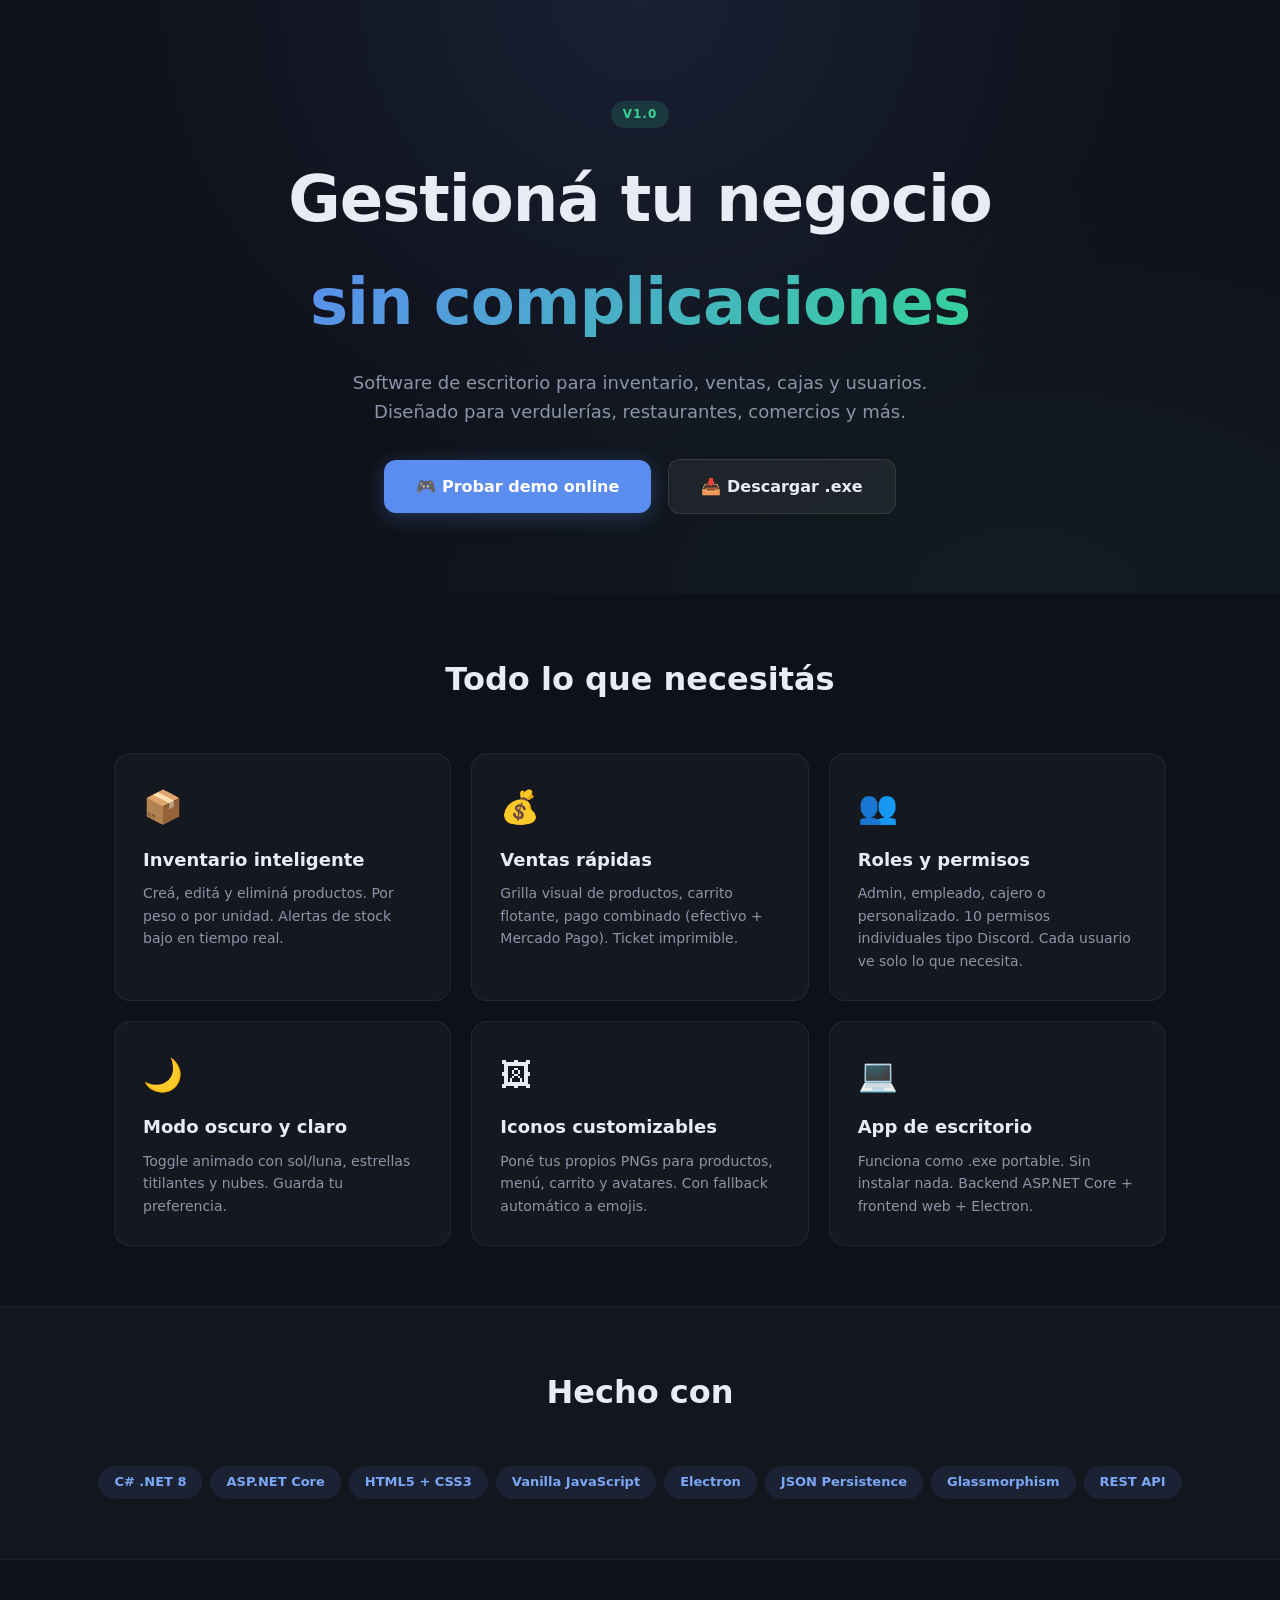
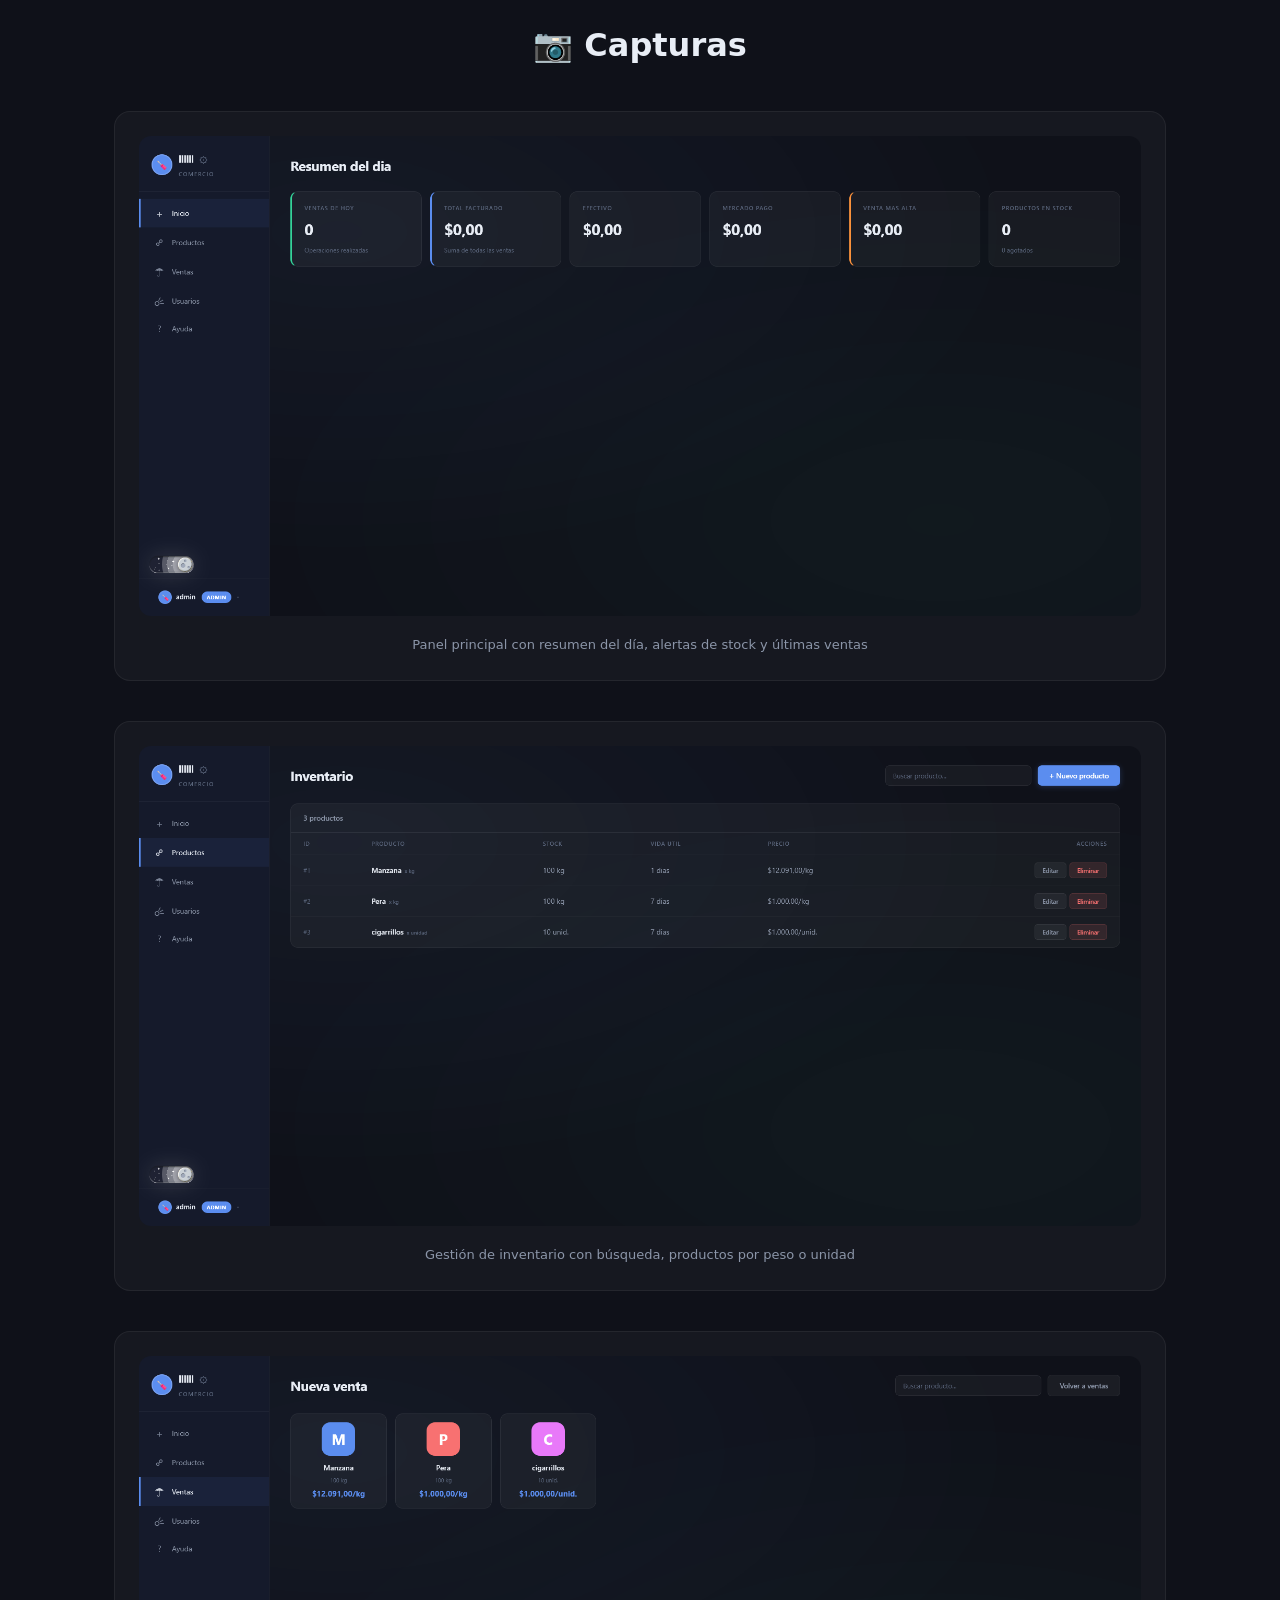
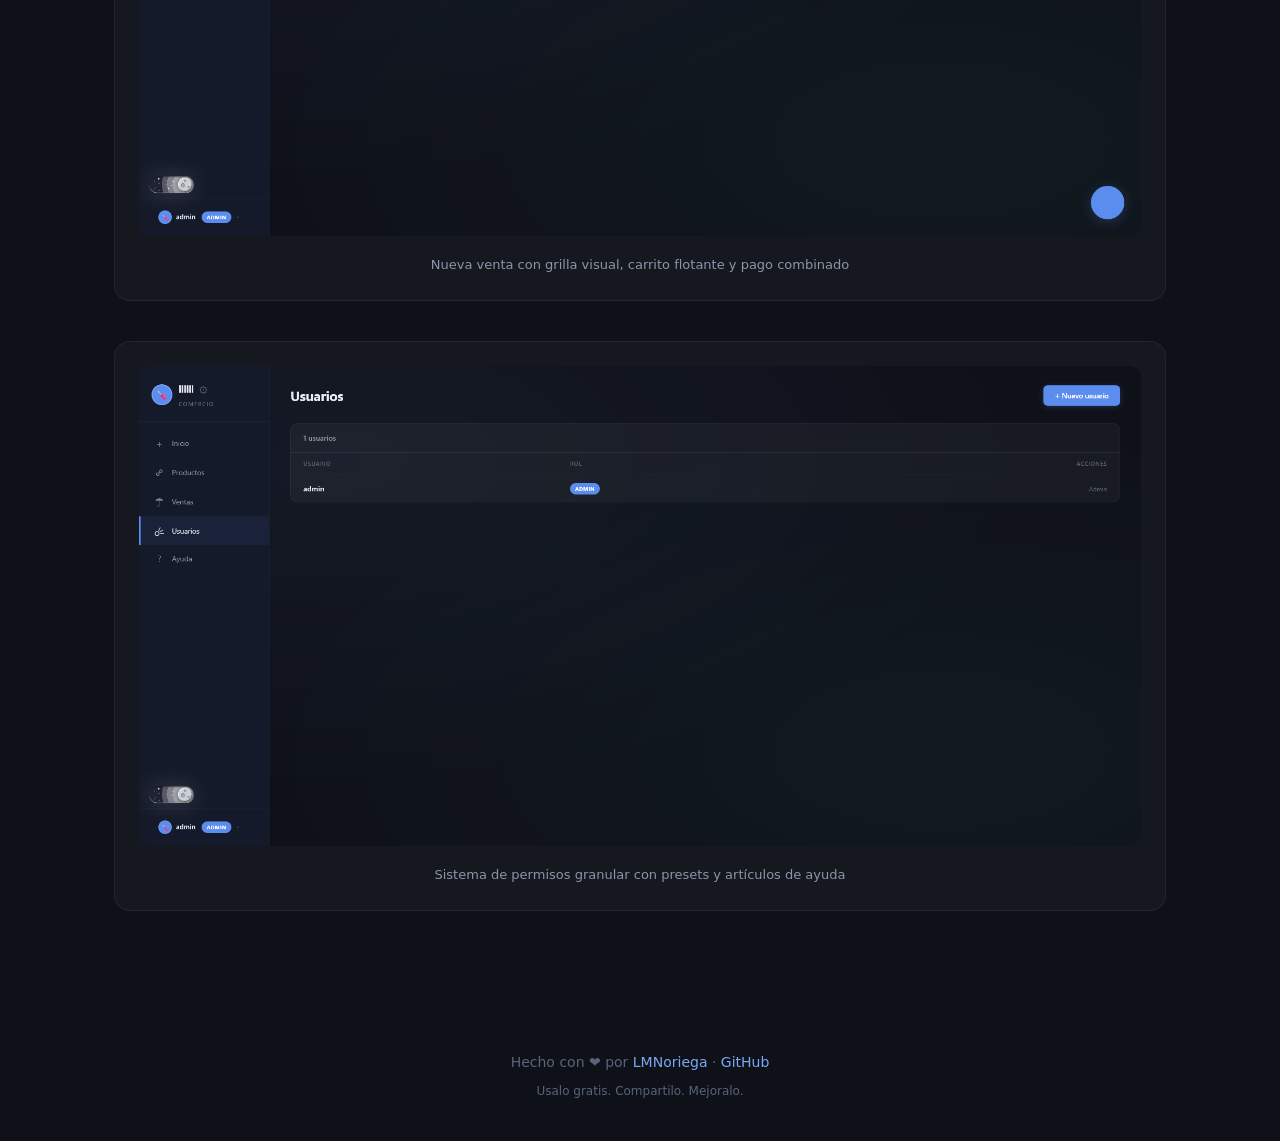
==== index.html @ f1bbc188 "🌐 Landing page + demo online v1.0" ====
<!DOCTYPE html>
<html lang="es">
<head>
    <meta charset="UTF-8">
    <meta name="viewport" content="width=device-width, initial-scale=1.0">
    <meta name="theme-color" content="#0f1119">
    <title>Gestor de Comercio - Software para tu negocio</title>
    <style>
        * { margin: 0; padding: 0; box-sizing: border-box; }
        body {
            font-family: 'Segoe UI', system-ui, sans-serif;
            background: #0f1119;
            color: #e8edf5;
            line-height: 1.6;
            -webkit-font-smoothing: antialiased;
        }
        .hero {
            text-align: center;
            padding: 100px 24px 80px;
            background: radial-gradient(ellipse at 50% 0%, rgba(91,141,239,0.12) 0%, transparent 60%),
                        radial-gradient(ellipse at 80% 100%, rgba(52,211,153,0.06) 0%, transparent 50%);
        }
        .hero h1 {
            font-size: clamp(36px, 6vw, 64px);
            font-weight: 800;
            letter-spacing: -1px;
            margin-bottom: 16px;
        }
        .hero .gradient-text {
            background: linear-gradient(135deg, #5b8def, #34d399);
            -webkit-background-clip: text;
            -webkit-text-fill-color: transparent;
            background-clip: text;
        }
        .hero p {
            font-size: 18px;
            color: #8b95a8;
            max-width: 600px;
            margin: 0 auto 32px;
        }
        .btn {
            display: inline-flex;
            align-items: center;
            gap: 8px;
            padding: 14px 32px;
            font-size: 16px;
            font-weight: 700;
            border-radius: 12px;
            text-decoration: none;
            transition: all 0.2s;
        }
        .btn-primary {
            background: #5b8def;
            color: #fff;
            box-shadow: 0 4px 20px rgba(91,141,239,0.3);
        }
        .btn-primary:hover {
            background: #7ba7f5;
            transform: translateY(-2px);
        }
        .btn-secondary {
            background: rgba(255,255,255,0.06);
            color: #e8edf5;
            border: 1px solid rgba(255,255,255,0.1);
            margin-left: 12px;
        }
        .btn-secondary:hover {
            background: rgba(255,255,255,0.1);
        }
        .version-badge {
            display: inline-block;
            background: rgba(52,211,153,0.15);
            color: #34d399;
            font-size: 12px;
            font-weight: 700;
            padding: 4px 12px;
            border-radius: 20px;
            margin-bottom: 20px;
            letter-spacing: 1px;
            text-transform: uppercase;
        }
        .features {
            max-width: 1100px;
            margin: 0 auto;
            padding: 60px 24px;
        }
        .section-title {
            text-align: center;
            font-size: 32px;
            font-weight: 700;
            margin-bottom: 48px;
        }
        .feature-grid {
            display: grid;
            grid-template-columns: repeat(auto-fill, minmax(300px, 1fr));
            gap: 20px;
        }
        .feature-card {
            background: rgba(255,255,255,0.03);
            border: 1px solid rgba(255,255,255,0.06);
            border-radius: 16px;
            padding: 28px;
            transition: all 0.2s;
        }
        .feature-card:hover {
            background: rgba(255,255,255,0.05);
            border-color: rgba(255,255,255,0.12);
            transform: translateY(-2px);
        }
        .feature-card .icon {
            font-size: 32px;
            margin-bottom: 12px;
        }
        .feature-card h3 {
            font-size: 18px;
            font-weight: 600;
            margin-bottom: 8px;
        }
        .feature-card p {
            font-size: 14px;
            color: #8b95a8;
        }
        .stack {
            text-align: center;
            padding: 60px 24px;
            background: rgba(255,255,255,0.02);
            border-top: 1px solid rgba(255,255,255,0.04);
            border-bottom: 1px solid rgba(255,255,255,0.04);
        }
        .stack-tags {
            display: flex;
            flex-wrap: wrap;
            gap: 8px;
            justify-content: center;
            margin-top: 24px;
        }
        .stack-tag {
            background: rgba(91,141,239,0.1);
            color: #7ba7f5;
            font-size: 13px;
            font-weight: 600;
            padding: 6px 16px;
            border-radius: 20px;
        }
        .screenshots {
            max-width: 1100px;
            margin: 0 auto;
            padding: 60px 24px;
        }
        .screenshot-card {
            background: rgba(255,255,255,0.03);
            border: 1px solid rgba(255,255,255,0.06);
            border-radius: 16px;
            padding: 24px;
            text-align: center;
            margin-bottom: 40px;
        }
        .screenshot-card .placeholder {
            background: rgba(255,255,255,0.03);
            border-radius: 12px;
            height: 400px;
            display: flex;
            align-items: center;
            justify-content: center;
            color: #59647a;
            font-size: 14px;
        }
        footer {
            text-align: center;
            padding: 40px 24px;
            color: #59647a;
            font-size: 14px;
        }
        footer a {
            color: #7ba7f5;
            text-decoration: none;
        }
        @media (max-width: 640px) {
            .btn-secondary { margin-left: 0; margin-top: 12px; }
            .hero { padding: 60px 20px 40px; }
        }
    </style>
</head>
<body>

    <section class="hero">
        <span class="version-badge">v1.0</span>
        <h1>Gestioná tu negocio<br><span class="gradient-text">sin complicaciones</span></h1>
        <p>Software de escritorio para inventario, ventas, cajas y usuarios. Diseñado para verdulerías, restaurantes, comercios y más.</p>
        <div>
            <a href="./demo/" class="btn btn-primary">&#127918; Probar demo online</a>
            <a href="https://github.com/LMNoriega/gestor-de-comercio-web/releases" class="btn btn-secondary">&#128229; Descargar .exe</a>
        </div>
    </section>

    <section class="features">
        <h2 class="section-title">Todo lo que necesitás</h2>
        <div class="feature-grid">
            <div class="feature-card">
                <div class="icon">&#128230;</div>
                <h3>Inventario inteligente</h3>
                <p>Creá, editá y eliminá productos. Por peso o por unidad. Alertas de stock bajo en tiempo real.</p>
            </div>
            <div class="feature-card">
                <div class="icon">&#128176;</div>
                <h3>Ventas rápidas</h3>
                <p>Grilla visual de productos, carrito flotante, pago combinado (efectivo + Mercado Pago). Ticket imprimible.</p>
            </div>
            <div class="feature-card">
                <div class="icon">&#128101;</div>
                <h3>Roles y permisos</h3>
                <p>Admin, empleado, cajero o personalizado. 10 permisos individuales tipo Discord. Cada usuario ve solo lo que necesita.</p>
            </div>
            <div class="feature-card">
                <div class="icon">&#127769;</div>
                <h3>Modo oscuro y claro</h3>
                <p>Toggle animado con sol/luna, estrellas titilantes y nubes. Guarda tu preferencia.</p>
            </div>
            <div class="feature-card">
                <div class="icon">&#128444;</div>
                <h3>Iconos customizables</h3>
                <p>Poné tus propios PNGs para productos, menú, carrito y avatares. Con fallback automático a emojis.</p>
            </div>
            <div class="feature-card">
                <div class="icon">&#128187;</div>
                <h3>App de escritorio</h3>
                <p>Funciona como .exe portable. Sin instalar nada. Backend ASP.NET Core + frontend web + Electron.</p>
            </div>
        </div>
    </section>

    <section class="stack">
        <h2 class="section-title">Hecho con</h2>
        <div class="stack-tags">
            <span class="stack-tag">C# .NET 8</span>
            <span class="stack-tag">ASP.NET Core</span>
            <span class="stack-tag">HTML5 + CSS3</span>
            <span class="stack-tag">Vanilla JavaScript</span>
            <span class="stack-tag">Electron</span>
            <span class="stack-tag">JSON Persistence</span>
            <span class="stack-tag">Glassmorphism</span>
            <span class="stack-tag">REST API</span>
        </div>
    </section>

    <section class="screenshots">
        <h2 class="section-title" style="margin-bottom:40px">&#128247; Capturas</h2>
        <div class="screenshot-card">
            <img src="./screenshots/dashboard.png" alt="Dashboard" style="width:100%;border-radius:12px" loading="lazy">
            <p style="color:#8b95a8;font-size:13px;margin-top:12px">Panel principal con resumen del día, alertas de stock y últimas ventas</p>
        </div>
        <div class="screenshot-card">
            <img src="./screenshots/productos.png" alt="Inventario" style="width:100%;border-radius:12px" loading="lazy">
            <p style="color:#8b95a8;font-size:13px;margin-top:12px">Gestión de inventario con búsqueda, productos por peso o unidad</p>
        </div>
        <div class="screenshot-card">
            <img src="./screenshots/ventas.png" alt="Ventas" style="width:100%;border-radius:12px" loading="lazy">
            <p style="color:#8b95a8;font-size:13px;margin-top:12px">Nueva venta con grilla visual, carrito flotante y pago combinado</p>
        </div>
        <div class="screenshot-card">
            <img src="./screenshots/permisos.png" alt="Permisos" style="width:100%;border-radius:12px" loading="lazy">
            <p style="color:#8b95a8;font-size:13px;margin-top:12px">Sistema de permisos granular con presets y artículos de ayuda</p>
        </div>
    </section>

    <footer>
        <p>Hecho con &#10084; por <a href="https://github.com/LMNoriega">LMNoriega</a> · <a href="https://github.com/LMNoriega/gestor-de-comercio-web">GitHub</a></p>
        <p style="margin-top:8px;font-size:12px">Usalo gratis. Compartilo. Mejoralo.</p>
    </footer>

</body>
</html>
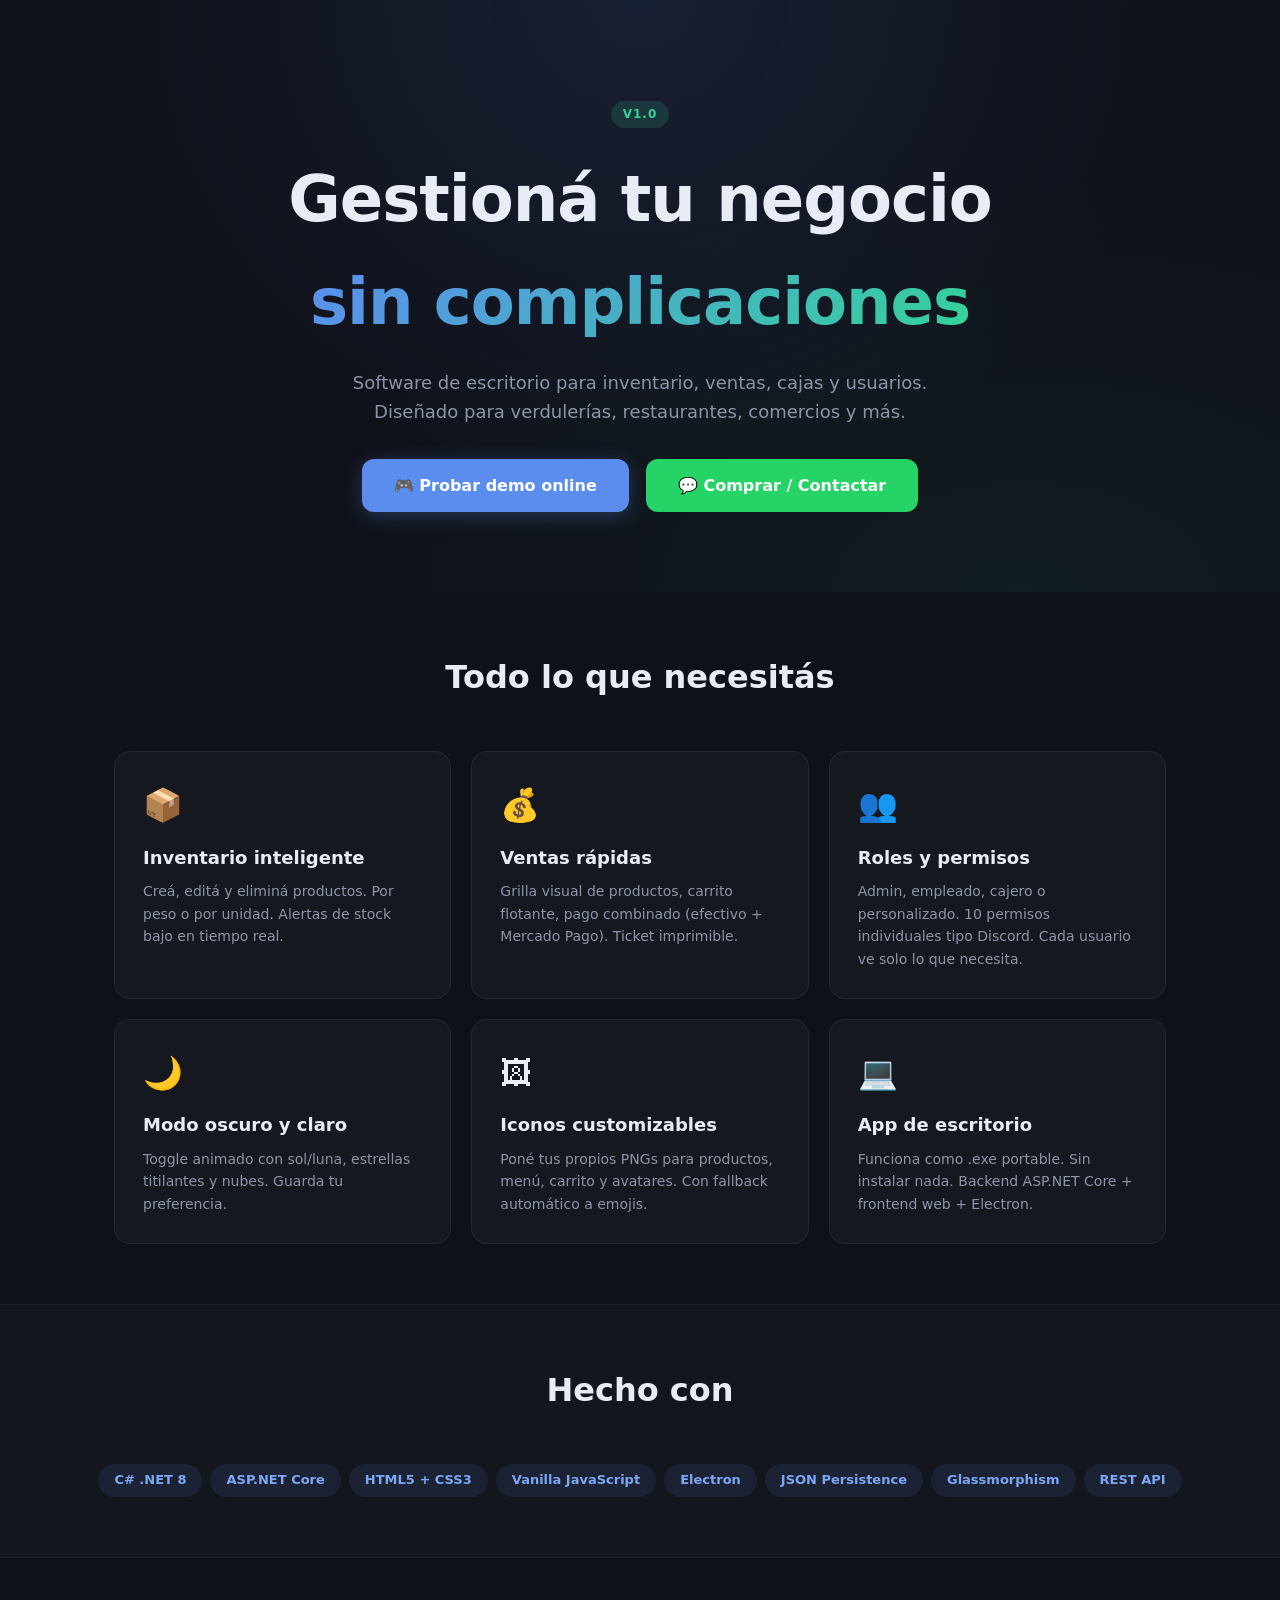
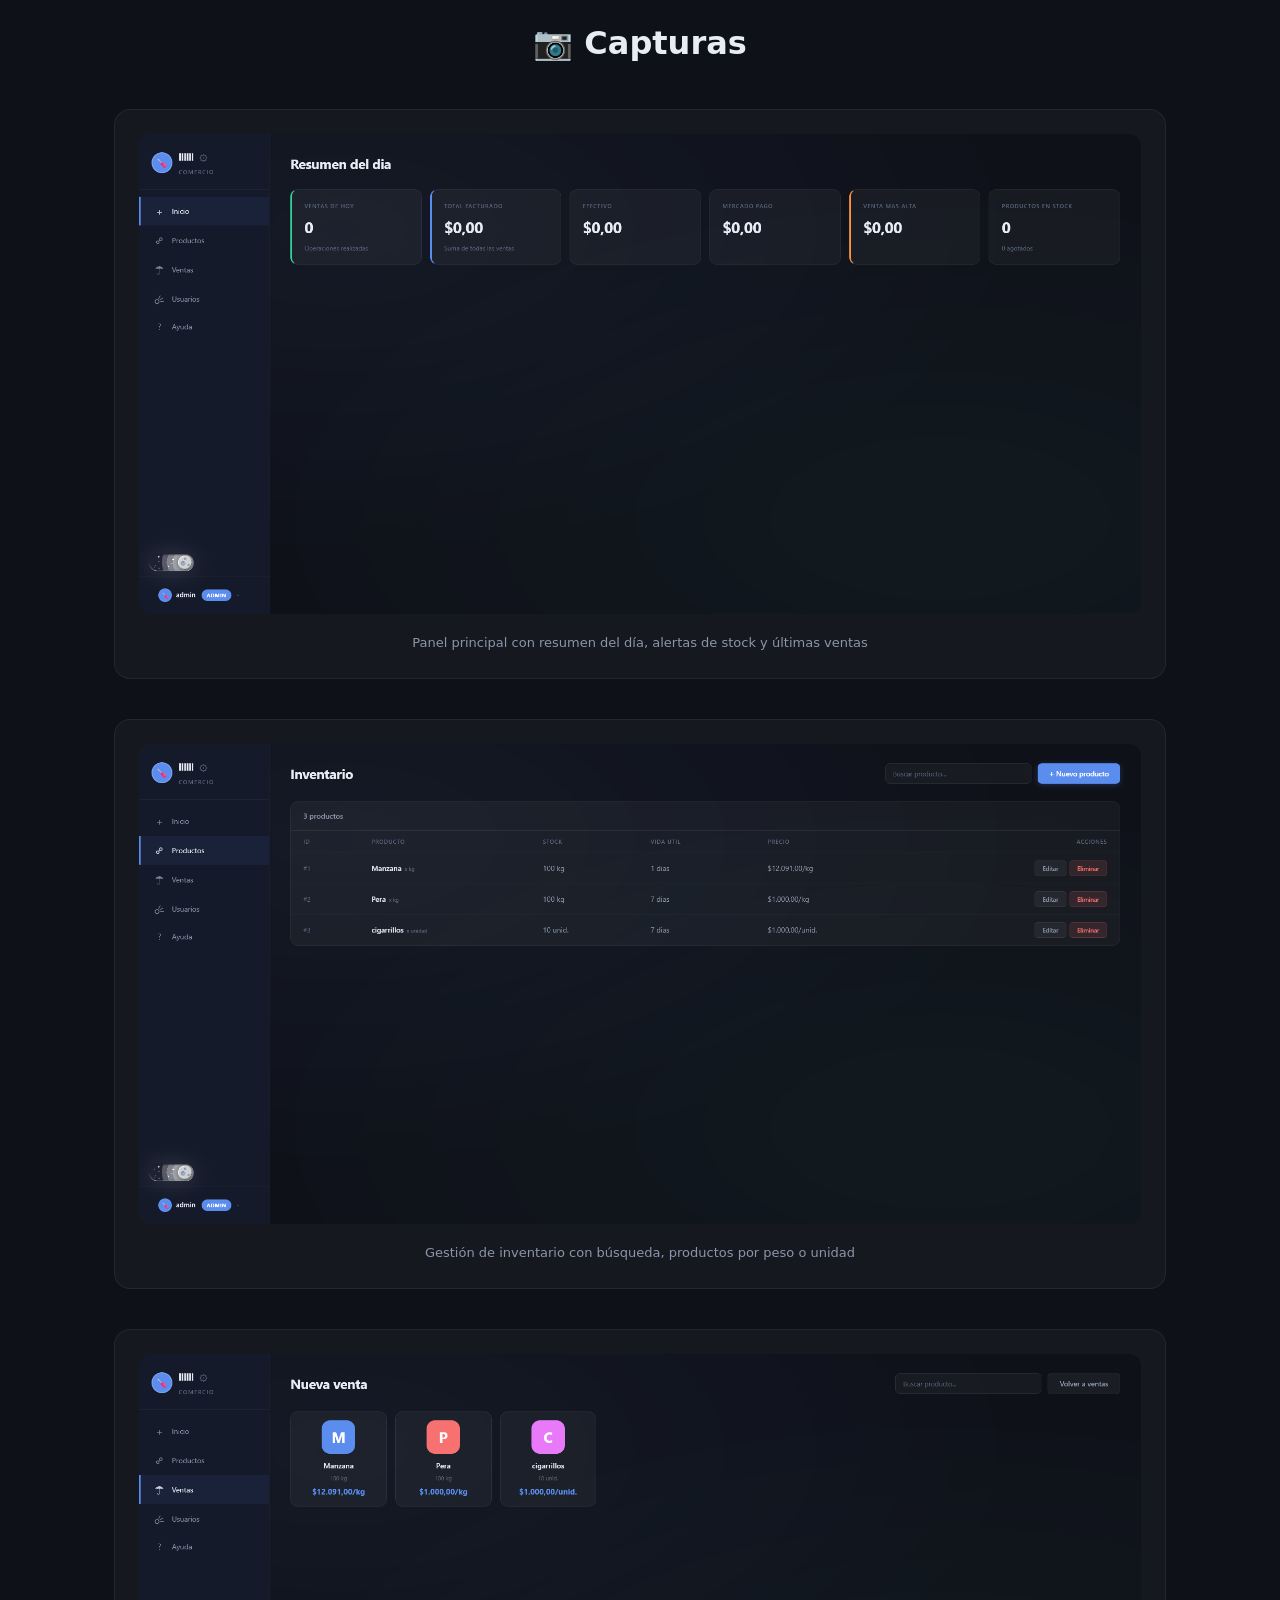
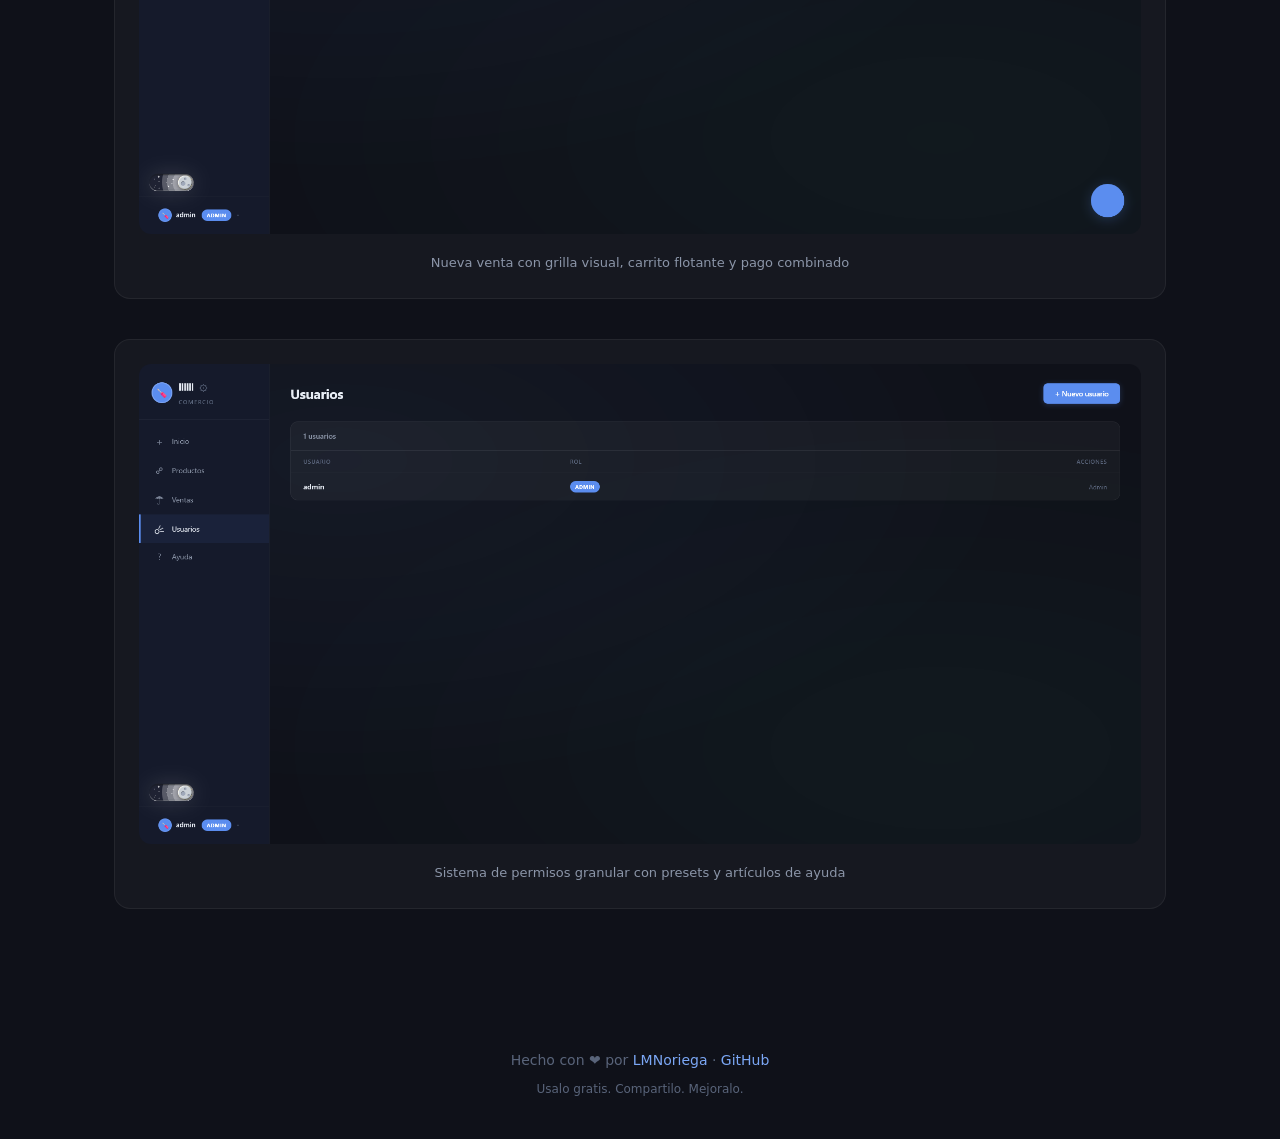
==== commit fa819a0a: "📝 README + boton WhatsApp contacto" ====
--- a/index.html
+++ b/index.html
@@ -67,6 +67,15 @@
         .btn-secondary:hover {
             background: rgba(255,255,255,0.1);
         }
+        .btn-whatsapp {
+            background: #25D366;
+            color: #fff;
+            margin-left: 12px;
+        }
+        .btn-whatsapp:hover {
+            background: #20bd5a;
+            transform: translateY(-2px);
+        }
         .version-badge {
             display: inline-block;
             background: rgba(52,211,153,0.15);
@@ -189,7 +198,7 @@
         <p>Software de escritorio para inventario, ventas, cajas y usuarios. Diseñado para verdulerías, restaurantes, comercios y más.</p>
         <div>
             <a href="./demo/" class="btn btn-primary">&#127918; Probar demo online</a>
-            <a href="https://github.com/LMNoriega/gestor-de-comercio-web/releases" class="btn btn-secondary">&#128229; Descargar .exe</a>
+            <a href="https://wa.me/5491134223964?text=Hola!%20Me%20interesa%20el%20Gestor%20de%20Comercio" class="btn btn-whatsapp" target="_blank">&#128172; Comprar / Contactar</a>
         </div>
     </section>
 
